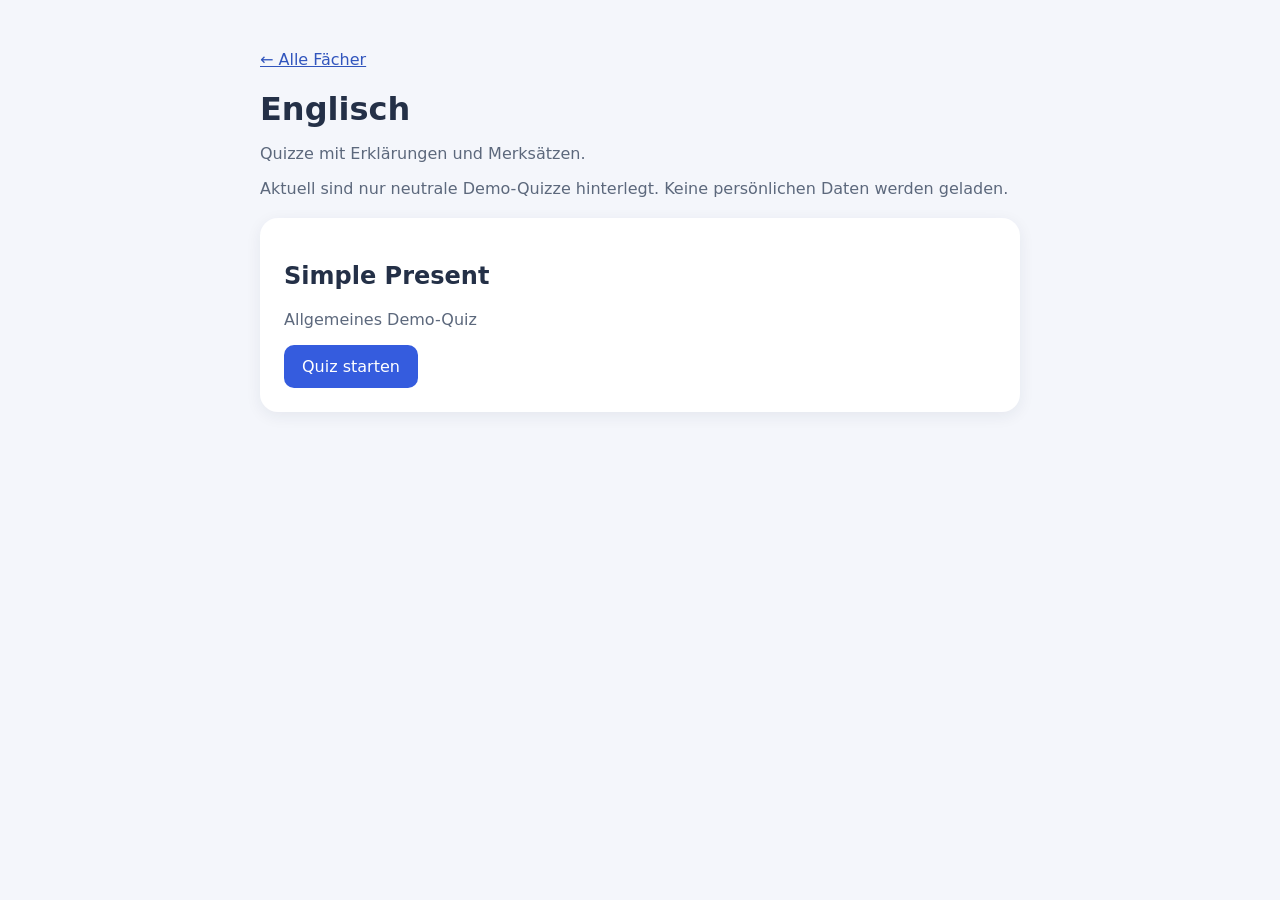
==== englisch.html @ 23cbae8e "Add public demo quiz app: englisch.html" ====
<!doctype html><html lang="de"><head><meta charset="utf-8"><meta name="viewport" content="width=device-width,initial-scale=1"><title>Englisch – Mia-Lernen</title><link rel="stylesheet" href="./style.css"><script src="./quiz.js" defer></script></head><body data-subject="englisch"><main><a href="./index.html">← Alle Fächer</a><h1>Englisch</h1><p class="muted">Quizze mit Erklärungen und Merksätzen.</p><div id="quiz-root"><p>Quizze werden geladen …</p></div></main></body></html>
---- style.css ----
:root{font-family:system-ui,-apple-system,Segoe UI,sans-serif;color:#243047;background:#f4f6fb}*{box-sizing:border-box}body{margin:0;padding:20px}main{max-width:760px;margin:30px auto}a{color:#3155bd}.panel{background:white;border-radius:18px;padding:24px;margin:20px 0;box-shadow:0 4px 16px #172b4d12}.muted{color:#5c687c}.pill{background:#e9efff;border-radius:999px;padding:6px 12px;display:inline-block}.option{display:block;width:100%;text-align:left;background:white;border:2px solid #dae1ef;border-radius:12px;padding:14px;margin:9px 0;font:inherit;cursor:pointer}.option:hover,.option:focus{border-color:#355cde}.option:disabled{cursor:default}.right{border-color:#16744d;background:#e5f8ee}.wrong{border-color:#b13939;background:#fff0f0}.btn{background:#355cde;color:white;border:0;border-radius:10px;padding:12px 18px;font:inherit;cursor:pointer}.btn:disabled{opacity:.5}.hidden{display:none}.tip{border-left:4px solid #355cde;background:#eff3ff;padding:14px;border-radius:6px}h1{margin-bottom:6px}
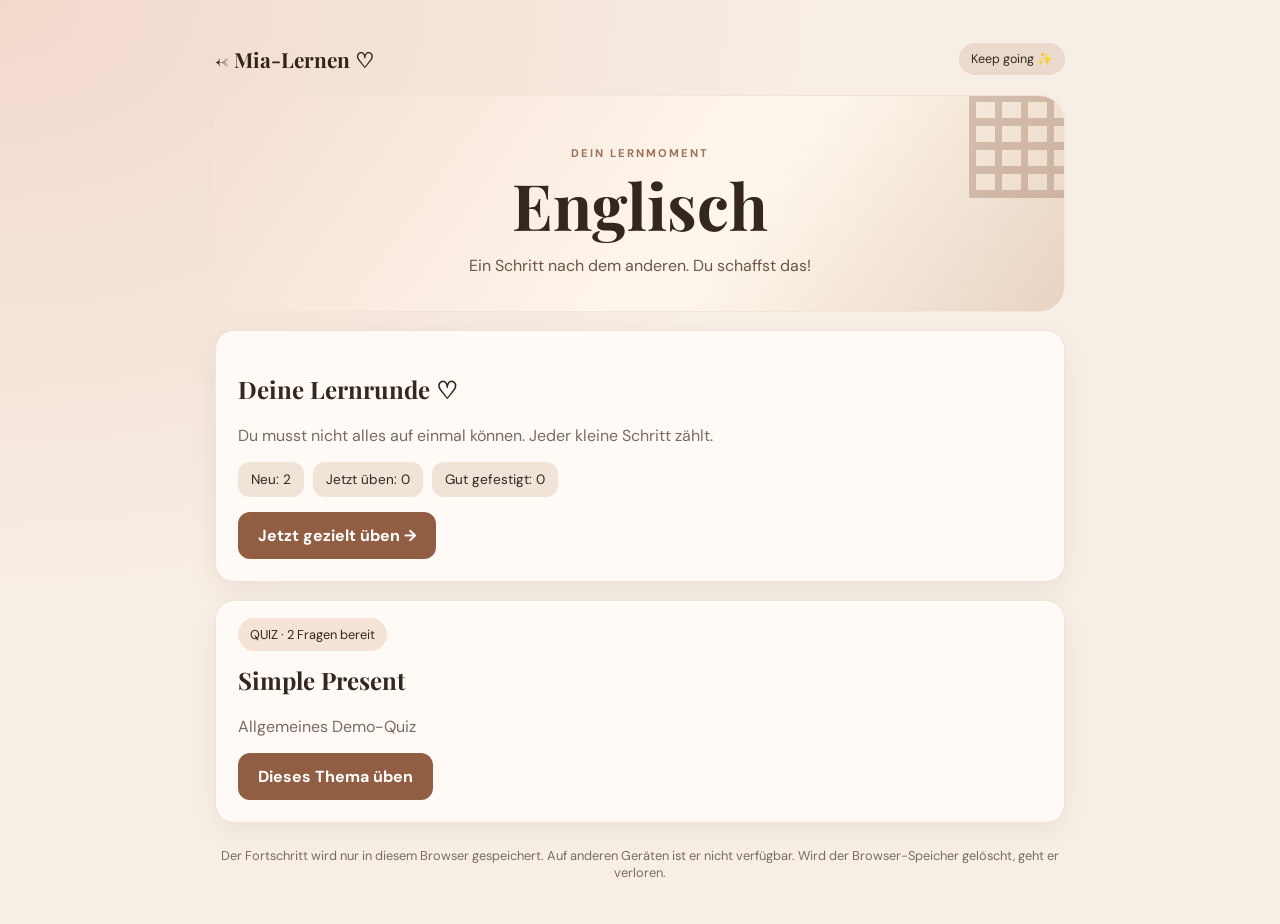
==== commit 5392fa45: "Add warm fashion-inspired design and private adaptive quiz practice" ====
--- a/englisch.html
+++ b/englisch.html
@@ -1 +1 @@
-<!doctype html><html lang="de"><head><meta charset="utf-8"><meta name="viewport" content="width=device-width,initial-scale=1"><title>Englisch – Mia-Lernen</title><link rel="stylesheet" href="./style.css"><script src="./quiz.js" defer></script></head><body data-subject="englisch"><main><a href="./index.html">← Alle Fächer</a><h1>Englisch</h1><p class="muted">Quizze mit Erklärungen und Merksätzen.</p><div id="quiz-root"><p>Quizze werden geladen …</p></div></main></body></html>+<!doctype html><html lang="de"><head><meta charset="utf-8"><meta name="viewport" content="width=device-width,initial-scale=1"><title>Englisch | Mia-Lernen</title><link rel="stylesheet" href="./style.css"><script src="./quiz.js" defer></script></head><body data-subject="englisch"><main><header class="top"><a class="brand" href="./index.html">← Mia-Lernen ♡</a><span class="tag">Keep going ✨</span></header><section class="hero"><span class="eyebrow">Dein Lernmoment</span><h1>Englisch</h1><p>Ein Schritt nach dem anderen. Du schaffst das!</p></section><div id="quiz-root"><p>Quizze werden geladen …</p></div></main></body></html>
--- a/style.css
+++ b/style.css
@@ -1 +1,2 @@
-:root{font-family:system-ui,-apple-system,Segoe UI,sans-serif;color:#243047;background:#f4f6fb}*{box-sizing:border-box}body{margin:0;padding:20px}main{max-width:760px;margin:30px auto}a{color:#3155bd}.panel{background:white;border-radius:18px;padding:24px;margin:20px 0;box-shadow:0 4px 16px #172b4d12}.muted{color:#5c687c}.pill{background:#e9efff;border-radius:999px;padding:6px 12px;display:inline-block}.option{display:block;width:100%;text-align:left;background:white;border:2px solid #dae1ef;border-radius:12px;padding:14px;margin:9px 0;font:inherit;cursor:pointer}.option:hover,.option:focus{border-color:#355cde}.option:disabled{cursor:default}.right{border-color:#16744d;background:#e5f8ee}.wrong{border-color:#b13939;background:#fff0f0}.btn{background:#355cde;color:white;border:0;border-radius:10px;padding:12px 18px;font:inherit;cursor:pointer}.btn:disabled{opacity:.5}.hidden{display:none}.tip{border-left:4px solid #355cde;background:#eff3ff;padding:14px;border-radius:6px}h1{margin-bottom:6px}+@import url('https://fonts.googleapis.com/css2?family=DM+Sans:wght@400;500;600;700&family=Playfair+Display:wght@500;600;700&display=swap');
+:root{font-family:"DM Sans",system-ui,sans-serif;color:#33271f;background:#f7efe6}*{box-sizing:border-box}body{margin:0;min-height:100vh;background:radial-gradient(ellipse at top left,#f2d8cb 0%,transparent 48%),#f7efe6;padding:18px}h1,h2,h3{font-family:"Playfair Display",Georgia,serif}a{color:#855c46}main{max-width:850px;margin:25px auto}.top{display:flex;justify-content:space-between;align-items:center;gap:14px;margin-bottom:20px}.brand{font-family:"Playfair Display",serif;font-size:1.3rem;font-weight:700;text-decoration:none;color:#34241c}.tag{font-size:.78rem;background:#ead9cc;border-radius:99px;padding:8px 12px}.hero{text-align:center;padding:45px 18px 35px;border-radius:26px;background:linear-gradient(125deg,#f5dfd5 0%,#fef7ed 60%,#e8d3c1 100%);border:1px solid #f6e4d9;position:relative;overflow:hidden}.hero:before{content:"";position:absolute;width:150px;height:150px;right:-55px;top:-48px;opacity:.28;background:repeating-linear-gradient(0deg,#7f5138 0 8px,transparent 8px 24px),repeating-linear-gradient(90deg,#7f5138 0 7px,transparent 7px 26px)}.hero h1{font-size:clamp(2.5rem,7vw,4rem);margin:0 0 8px}.hero p{margin:0;color:#6c564a}.eyebrow{letter-spacing:.18em;text-transform:uppercase;font-size:.7rem;font-weight:700;color:#9c715a}.subjects{display:grid;grid-template-columns:repeat(3,minmax(0,1fr));gap:15px;margin-top:23px}.subject,.panel{background:#fffaf5;border:1px solid #f0e3d7;border-radius:19px;padding:22px;box-shadow:0 9px 26px #56331c12}.subject{text-align:center}.subject .emoji{font-size:3rem;background:#f4e3d6;border-radius:14px;padding:16px 0;margin-bottom:14px}.subject:nth-child(2) .emoji{background:#f3dedc}.subject:nth-child(3) .emoji{background:#eee2d4}.subject h2{margin:4px 0 8px;font-size:1.5rem}.subject p{font-size:.89rem;color:#7d6d62;min-height:38px}.btn,.subject a{display:inline-block;background:#925e43;color:white;padding:13px 20px;border-radius:12px;text-decoration:none;border:0;cursor:pointer;font:inherit;font-weight:700}.subject:nth-child(2) a{background:#ca9589}.subject:nth-child(3) a{background:#ac8f78}.btn:hover,.subject a:hover{filter:brightness(.94)}.btn:disabled{opacity:.45;cursor:default}.muted{color:#796b63}.panel{margin:18px 0}.pill{background:#f4e3d6;padding:8px 12px;border-radius:99px;font-size:.8rem}.tip{border-left:4px solid #c29378;background:#f8ede3;padding:15px;border-radius:12px;margin:18px 0}.tip strong{color:#805439}.tip p{margin:7px 0 13px}.option{display:block;width:100%;padding:15px;text-align:left;font:inherit;border:1.5px solid #ddc9ba;border-radius:13px;background:#fffaf5;margin:10px 0;cursor:pointer;color:#392b23}.option:hover:not(:disabled){border-color:#a16d51;background:#fcf0e6}.option:disabled{cursor:default}.right{background:#e7f5e9;border-color:#43875b}.wrong{background:#fce9e8;border-color:#bc6a62}.hidden{display:none}.bar{background:#e7d9cf;border-radius:99px;height:9px;overflow:hidden}.bar>div{background:#ad8064;height:100%;transition:width .25s}.privacy{font-size:.8rem;color:#796b63;text-align:center;margin:24px 0}.center{text-align:center}.feedback{background:#f6e6da;border-radius:12px;padding:14px;margin:14px 0}.stats{display:flex;flex-wrap:wrap;gap:9px;margin:15px 0}.stats span{background:#f0e3d7;border-radius:12px;padding:9px 13px;font-size:.85rem}.heart{color:#bc7f79}@media(max-width:640px){.subjects{grid-template-columns:1fr}.hero{padding:36px 15px}.subject p{min-height:auto}main{margin:12px auto}h1{font-size:2rem}}
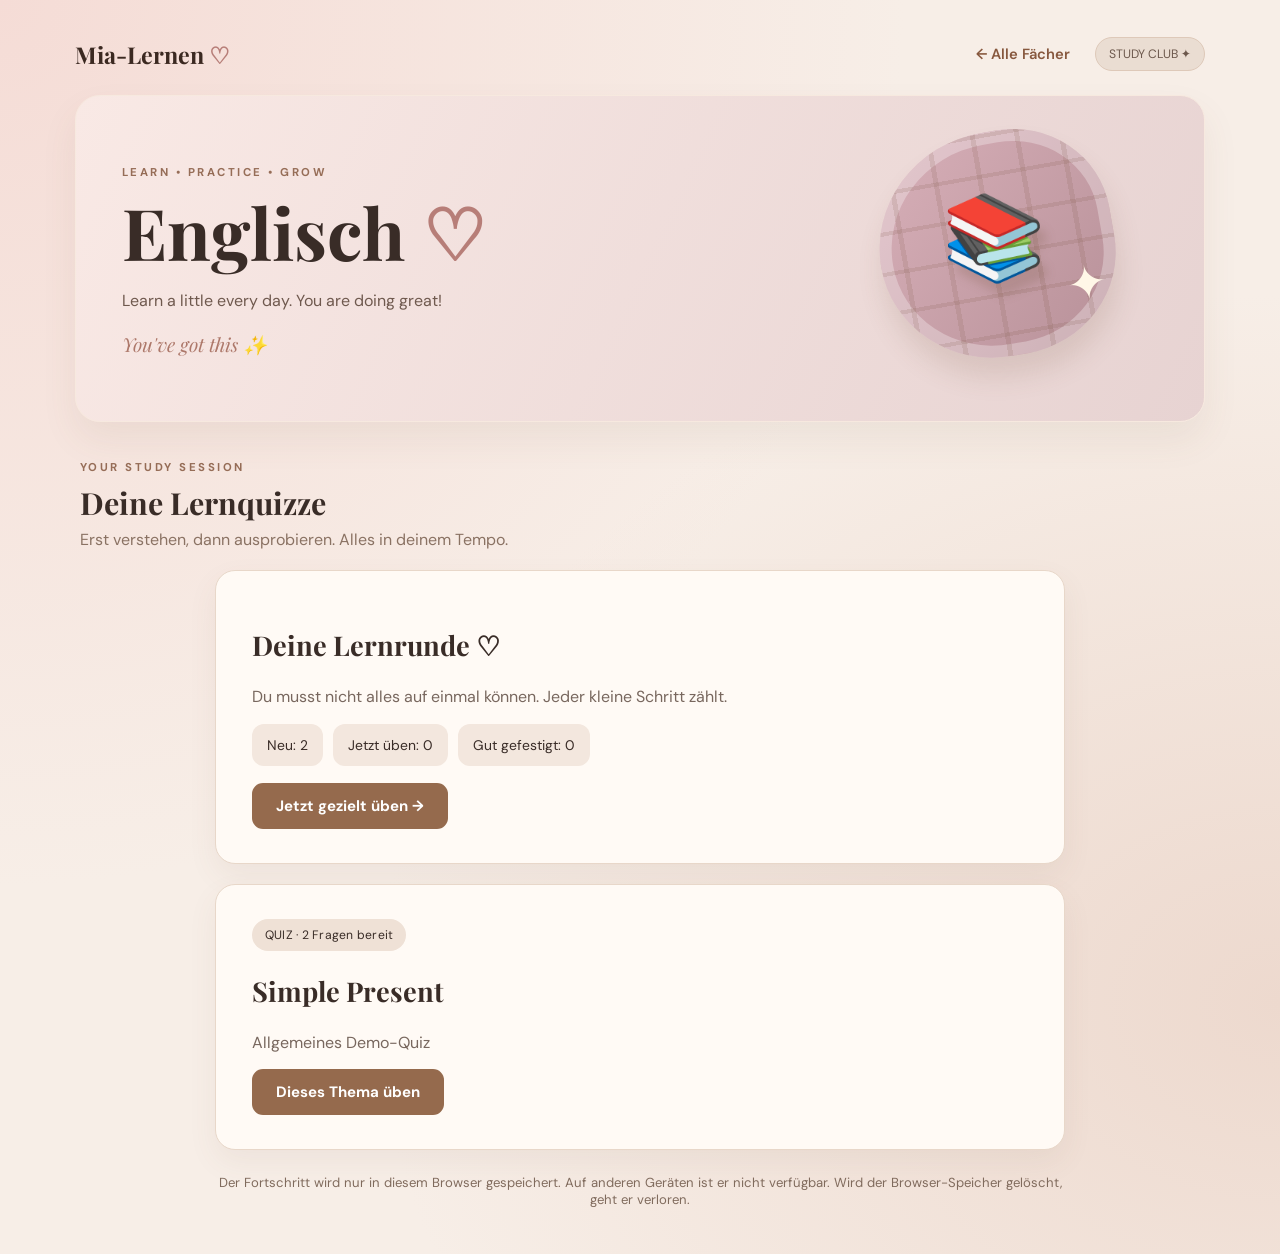
==== commit be0fd0de: "Polish editorial study design: englisch.html" ====
--- a/englisch.html
+++ b/englisch.html
@@ -1 +1 @@
-<!doctype html><html lang="de"><head><meta charset="utf-8"><meta name="viewport" content="width=device-width,initial-scale=1"><title>Englisch | Mia-Lernen</title><link rel="stylesheet" href="./style.css"><script src="./quiz.js" defer></script></head><body data-subject="englisch"><main><header class="top"><a class="brand" href="./index.html">← Mia-Lernen ♡</a><span class="tag">Keep going ✨</span></header><section class="hero"><span class="eyebrow">Dein Lernmoment</span><h1>Englisch</h1><p>Ein Schritt nach dem anderen. Du schaffst das!</p></section><div id="quiz-root"><p>Quizze werden geladen …</p></div></main></body></html>+<!doctype html><html lang="de"><head><meta charset="utf-8"><meta name="viewport" content="width=device-width,initial-scale=1"><title>Englisch | Mia-Lernen</title><link rel="stylesheet" href="./style.css"><script src="./quiz.js" defer></script></head><body data-subject="englisch"><main><header class="top"><a class="brand" href="./index.html">Mia-Lernen <span class="heart">♡</span></a><nav class="topnav"><a class="back-link" href="./index.html">← Alle Fächer</a><span class="tag">STUDY CLUB ✦</span></nav></header><section class="hero subject-hero" data-theme="englisch"><div class="hero-copy"><span class="eyebrow">LEARN • PRACTICE • GROW</span><h1>Englisch <span class="heart">♡</span></h1><p>Learn a little every day. You are doing great!</p><span class="motto">You've got this ✨</span></div><div class="hero-ornament" aria-hidden="true"></div><div class="subject-marker" aria-hidden="true">📚</div></section><div class="sectionheading"><span class="eyebrow">YOUR STUDY SESSION</span><h2>Deine Lernquizze</h2><p>Erst verstehen, dann ausprobieren. Alles in deinem Tempo.</p></div><div id="quiz-root" class="quiz-frame"><p>Quizze werden geladen …</p></div></main></body></html>
--- a/style.css
+++ b/style.css
@@ -1,2 +1,2 @@
-@import url('https://fonts.googleapis.com/css2?family=DM+Sans:wght@400;500;600;700&family=Playfair+Display:wght@500;600;700&display=swap');
-:root{font-family:"DM Sans",system-ui,sans-serif;color:#33271f;background:#f7efe6}*{box-sizing:border-box}body{margin:0;min-height:100vh;background:radial-gradient(ellipse at top left,#f2d8cb 0%,transparent 48%),#f7efe6;padding:18px}h1,h2,h3{font-family:"Playfair Display",Georgia,serif}a{color:#855c46}main{max-width:850px;margin:25px auto}.top{display:flex;justify-content:space-between;align-items:center;gap:14px;margin-bottom:20px}.brand{font-family:"Playfair Display",serif;font-size:1.3rem;font-weight:700;text-decoration:none;color:#34241c}.tag{font-size:.78rem;background:#ead9cc;border-radius:99px;padding:8px 12px}.hero{text-align:center;padding:45px 18px 35px;border-radius:26px;background:linear-gradient(125deg,#f5dfd5 0%,#fef7ed 60%,#e8d3c1 100%);border:1px solid #f6e4d9;position:relative;overflow:hidden}.hero:before{content:"";position:absolute;width:150px;height:150px;right:-55px;top:-48px;opacity:.28;background:repeating-linear-gradient(0deg,#7f5138 0 8px,transparent 8px 24px),repeating-linear-gradient(90deg,#7f5138 0 7px,transparent 7px 26px)}.hero h1{font-size:clamp(2.5rem,7vw,4rem);margin:0 0 8px}.hero p{margin:0;color:#6c564a}.eyebrow{letter-spacing:.18em;text-transform:uppercase;font-size:.7rem;font-weight:700;color:#9c715a}.subjects{display:grid;grid-template-columns:repeat(3,minmax(0,1fr));gap:15px;margin-top:23px}.subject,.panel{background:#fffaf5;border:1px solid #f0e3d7;border-radius:19px;padding:22px;box-shadow:0 9px 26px #56331c12}.subject{text-align:center}.subject .emoji{font-size:3rem;background:#f4e3d6;border-radius:14px;padding:16px 0;margin-bottom:14px}.subject:nth-child(2) .emoji{background:#f3dedc}.subject:nth-child(3) .emoji{background:#eee2d4}.subject h2{margin:4px 0 8px;font-size:1.5rem}.subject p{font-size:.89rem;color:#7d6d62;min-height:38px}.btn,.subject a{display:inline-block;background:#925e43;color:white;padding:13px 20px;border-radius:12px;text-decoration:none;border:0;cursor:pointer;font:inherit;font-weight:700}.subject:nth-child(2) a{background:#ca9589}.subject:nth-child(3) a{background:#ac8f78}.btn:hover,.subject a:hover{filter:brightness(.94)}.btn:disabled{opacity:.45;cursor:default}.muted{color:#796b63}.panel{margin:18px 0}.pill{background:#f4e3d6;padding:8px 12px;border-radius:99px;font-size:.8rem}.tip{border-left:4px solid #c29378;background:#f8ede3;padding:15px;border-radius:12px;margin:18px 0}.tip strong{color:#805439}.tip p{margin:7px 0 13px}.option{display:block;width:100%;padding:15px;text-align:left;font:inherit;border:1.5px solid #ddc9ba;border-radius:13px;background:#fffaf5;margin:10px 0;cursor:pointer;color:#392b23}.option:hover:not(:disabled){border-color:#a16d51;background:#fcf0e6}.option:disabled{cursor:default}.right{background:#e7f5e9;border-color:#43875b}.wrong{background:#fce9e8;border-color:#bc6a62}.hidden{display:none}.bar{background:#e7d9cf;border-radius:99px;height:9px;overflow:hidden}.bar>div{background:#ad8064;height:100%;transition:width .25s}.privacy{font-size:.8rem;color:#796b63;text-align:center;margin:24px 0}.center{text-align:center}.feedback{background:#f6e6da;border-radius:12px;padding:14px;margin:14px 0}.stats{display:flex;flex-wrap:wrap;gap:9px;margin:15px 0}.stats span{background:#f0e3d7;border-radius:12px;padding:9px 13px;font-size:.85rem}.heart{color:#bc7f79}@media(max-width:640px){.subjects{grid-template-columns:1fr}.hero{padding:36px 15px}.subject p{min-height:auto}main{margin:12px auto}h1{font-size:2rem}}+@import url('https://fonts.googleapis.com/css2?family=DM+Sans:wght@400;500;600;700&family=Playfair+Display:wght@400;500;600;700&display=swap');
+:root{font-family:"DM Sans",system-ui,sans-serif;background:#f7eee7;color:#392c27}*{box-sizing:border-box}body{margin:0;min-height:100vh;background:radial-gradient(ellipse at 0 0,#f5dcd6,transparent 50%),radial-gradient(ellipse at 100% 80%,#edd9ce,transparent 50%),#f7eee7;padding:22px}h1,h2,h3{font-family:"Playfair Display",Georgia,serif}a{color:#87583e}main{max-width:1130px;margin:15px auto}.top{display:flex;justify-content:space-between;align-items:center;gap:20px;margin-bottom:24px}.brand{text-decoration:none;color:#3b2921;font:700 1.45rem "Playfair Display",serif}.topnav{display:flex;align-items:center;gap:25px;font-size:.92rem;color:#6c584c}.topnav a{text-decoration:none}.tag{background:#eaddd2;border:1px solid #dec9b9;border-radius:30px;padding:8px 13px;font-size:.76rem}.hero{position:relative;overflow:hidden;border-radius:25px;background:linear-gradient(112deg,#f7e8dd,#f4dfd5 62%,#e7cbbb);min-height:294px;padding:64px 46px;display:flex;align-items:center;box-shadow:0 18px 36px #79594314;border:1px solid #f7e9df}.hero-copy{position:relative;z-index:2;width:67%}.hero h1{font-size:clamp(2.7rem,6vw,4.45rem);line-height:1.1;margin:12px 0}.hero p{color:#6f594e;max-width:480px;line-height:1.7}.eyebrow{letter-spacing:.22em;text-transform:uppercase;font-size:.71rem;font-weight:700;color:#966d57}.hero-ornament{position:absolute;right:7%;top:36px;width:250px;height:245px;border-radius:55% 45% 48% 52%;background:radial-gradient(circle at 48% 45%,#fbf1e9 0 18%,#dcbda9 19% 26%,transparent 27%),linear-gradient(145deg,#e0b6aa,#b88d79);box-shadow:inset 0 0 0 12px #ffffff4a,0 20px 26px #74534025;transform:rotate(-10deg)}.hero-ornament:before,.plaid:before{content:"";position:absolute;inset:0;background:repeating-linear-gradient(0deg,transparent 0 20px,#7f584525 20px 24px,transparent 24px 40px),repeating-linear-gradient(90deg,transparent 0 22px,#7f584525 22px 27px,transparent 27px 44px);border-radius:inherit}.hero-ornament:after{content:"✦";position:absolute;bottom:27px;right:15px;color:#fff7e7;font-size:48px}.home-intro{display:flex;align-items:end;justify-content:space-between;gap:15px;margin:36px 3px 18px}.home-intro h2{font-size:2rem;margin:5px 0}.home-intro p{color:#826d60;margin:0}.subjects{display:grid;grid-template-columns:repeat(3,minmax(0,1fr));gap:20px}.subject,.panel{background:#fffaf5;border:1px solid #e8d7c9;border-radius:20px;padding:24px;box-shadow:0 12px 30px #74534012}.subject{text-align:center;transition:transform .18s ease,box-shadow .18s ease}.subject:hover{transform:translateY(-3px);box-shadow:0 15px 35px #74534024}.subject-art{height:180px;border-radius:15px;display:grid;place-items:center;overflow:hidden;position:relative;background:radial-gradient(circle at 70% 30%,#fffcf6 0 13%,transparent 14%),linear-gradient(140deg,#f5e3d7,#e6cbb7)}.subject-art:before{content:"";position:absolute;width:120px;height:120px;background:repeating-linear-gradient(0deg,#a9826622 0 6px,transparent 6px 18px),repeating-linear-gradient(90deg,#a9826622 0 6px,transparent 6px 19px);transform:rotate(-14deg);right:-22px;bottom:-28px;border-radius:12px}.subject-art span{position:relative;font-size:5.5rem;filter:drop-shadow(8px 10px 7px #67452d35)}.subject-englisch .subject-art{background:linear-gradient(145deg,#f7e3e4,#e5cad0)}.subject-franzoesisch .subject-art{background:linear-gradient(145deg,#f1e3d5,#ddc6bb)}.subject h2{font-size:1.67rem;margin:20px 0 8px}.subject p{color:#7c6a60;font-size:.92rem;min-height:45px;line-height:1.55}.btn,.subject a{display:inline-block;border:0;border-radius:11px;background:#956a4d;color:#fff;font:700 .94rem "DM Sans",sans-serif;padding:13px 24px;text-decoration:none;cursor:pointer;transition:filter .15s}.subject a{margin-top:9px}.subject-englisch a{background:#bd8990}.subject-franzoesisch a{background:#9c7e69}.btn:hover,.subject a:hover{filter:brightness(.91)}.btn:disabled{opacity:.5;cursor:default}.home-foot{display:grid;grid-template-columns:1.2fr 1fr;gap:18px;margin-top:24px}.mini-note{background:#f1ded7;border:1px solid #e3cec3;border-radius:17px;padding:22px 25px}.mini-note h3{font-size:1.35rem;margin:8px 0}.mini-note p{margin:0;color:#735e54;line-height:1.6}.plaid{position:relative;overflow:hidden}.plaid>*{position:relative;z-index:1}.muted{color:#78675e}.panel{margin:20px 0}.panel h2{font-size:1.7rem}.pill{display:inline-block;background:#efe1d6;padding:8px 13px;border-radius:99px;font-size:.76rem;letter-spacing:.02em}.tip{background:#f8eee6;border:1px solid #ecdbce;border-radius:14px;padding:19px 22px;margin:22px 0}.tip strong{color:#95684c}.tip p{line-height:1.65;margin:8px 0 17px}.option{display:block;width:100%;padding:16px 19px;margin:11px 0;border:1.5px solid #dfcbbd;border-radius:13px;background:#fffbf6;text-align:left;font:500 1rem "DM Sans",sans-serif;color:#382820;cursor:pointer;transition:background .12s,border-color .12s}.option:hover:not(:disabled){background:#f9eee3;border-color:#9e765e}.option:disabled{cursor:default}.right{background:#e8f5e9;border-color:#4a8960}.wrong{background:#fce8e6;border-color:#b66b66}.hidden{display:none}.bar{background:#e8d9ce;border-radius:99px;height:9px;overflow:hidden;margin:16px 0 25px}.bar>div{height:100%;background:#ae806a;transition:width .2s}.stats{display:flex;gap:10px;flex-wrap:wrap;margin:17px 0}.stats span{background:#f3e7de;border-radius:12px;padding:12px 15px;font-size:.87rem}.feedback{background:#f7e7da;border:1px solid #ecd6c6;border-radius:14px;padding:17px;margin:16px 0}.center{text-align:center}.privacy{font-size:.82rem;color:#806b5d;text-align:center;margin:24px 0}.heart{color:#b77e78}.subject-hero{min-height:300px}.subject-hero .hero-copy{width:63%}.subject-hero .hero-ornament{width:235px;height:225px;top:36px;right:8%}.subject-hero[data-theme=englisch]{background:linear-gradient(115deg,#f9e9e5,#e7d3d2)}.subject-hero[data-theme=franzoesisch]{background:linear-gradient(115deg,#f8ecdf,#e6d2c5)}.subject-hero[data-theme=englisch] .hero-ornament{background:linear-gradient(135deg,#d8b0b9,#b79098)}.subject-hero[data-theme=franzoesisch] .hero-ornament{background:linear-gradient(135deg,#dcc3b0,#a98b77)}.subject-marker{position:absolute;right:14%;top:87px;font-size:5.2rem;z-index:1;filter:drop-shadow(7px 12px 5px #69493030)}.sectionheading{margin:33px 5px 10px}.sectionheading h2{margin:6px 0;font-size:1.9rem}.sectionheading p{color:#8a7263;margin:0}.quiz-frame{max-width:850px;margin:0 auto}.quiz-frame .panel{padding:34px 36px}.back-link{text-decoration:none;font-weight:600}.motto{font-family:"Playfair Display",serif;font-style:italic;font-size:1.2rem;color:#ad786a}@media(max-width:760px){body{padding:14px}.topnav{gap:8px}.tag{display:none}.hero{padding:45px 25px;min-height:260px}.hero-copy,.subject-hero .hero-copy{width:75%}.hero-ornament{right:-75px;opacity:.42}.subject-marker{right:10px}.subjects{grid-template-columns:1fr}.subject-art{height:165px}.subject p{min-height:0}.home-foot{grid-template-columns:1fr}.quiz-frame .panel{padding:23px}.home-intro{margin-top:25px}.home-intro h2{font-size:1.7rem}}@media(max-width:420px){.hero-copy,.subject-hero .hero-copy{width:100%}.hero-ornament,.subject-marker{opacity:.16}.hero h1{font-size:2.5rem}.top{margin-bottom:15px}}
